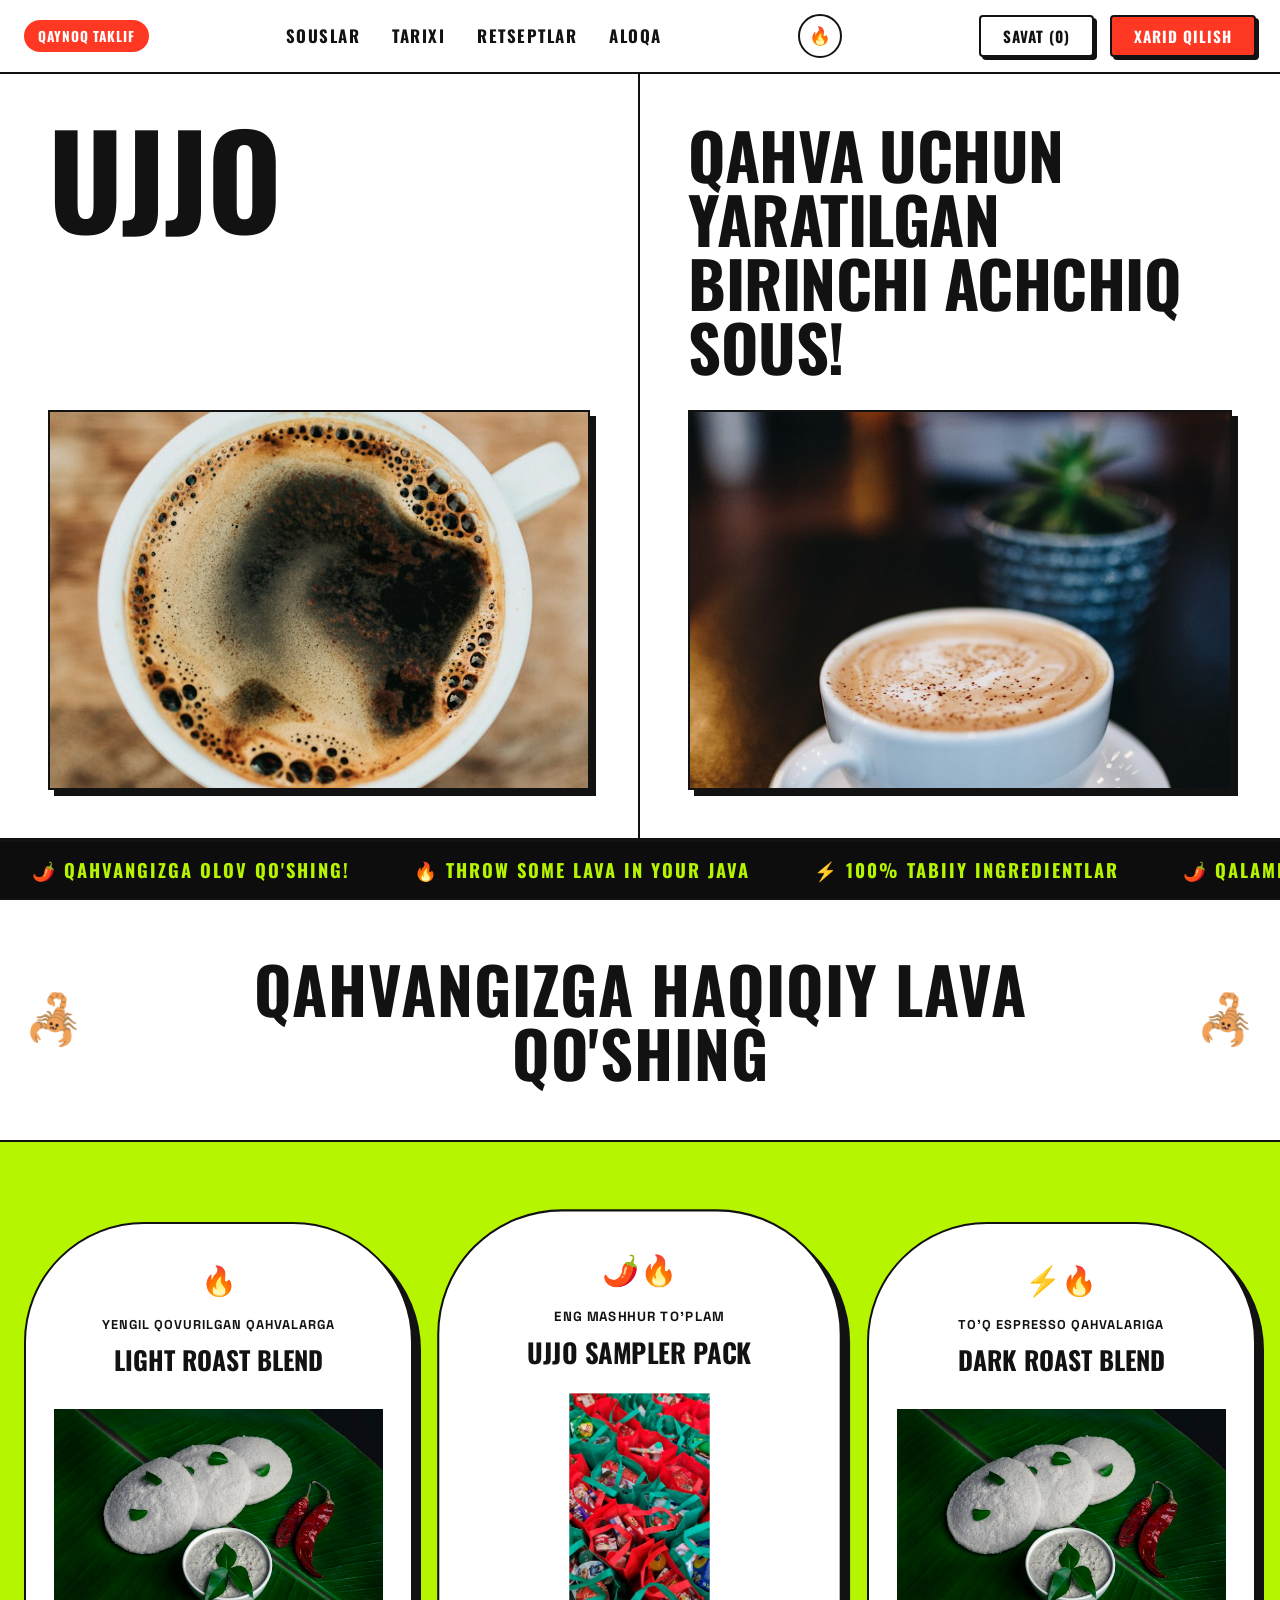
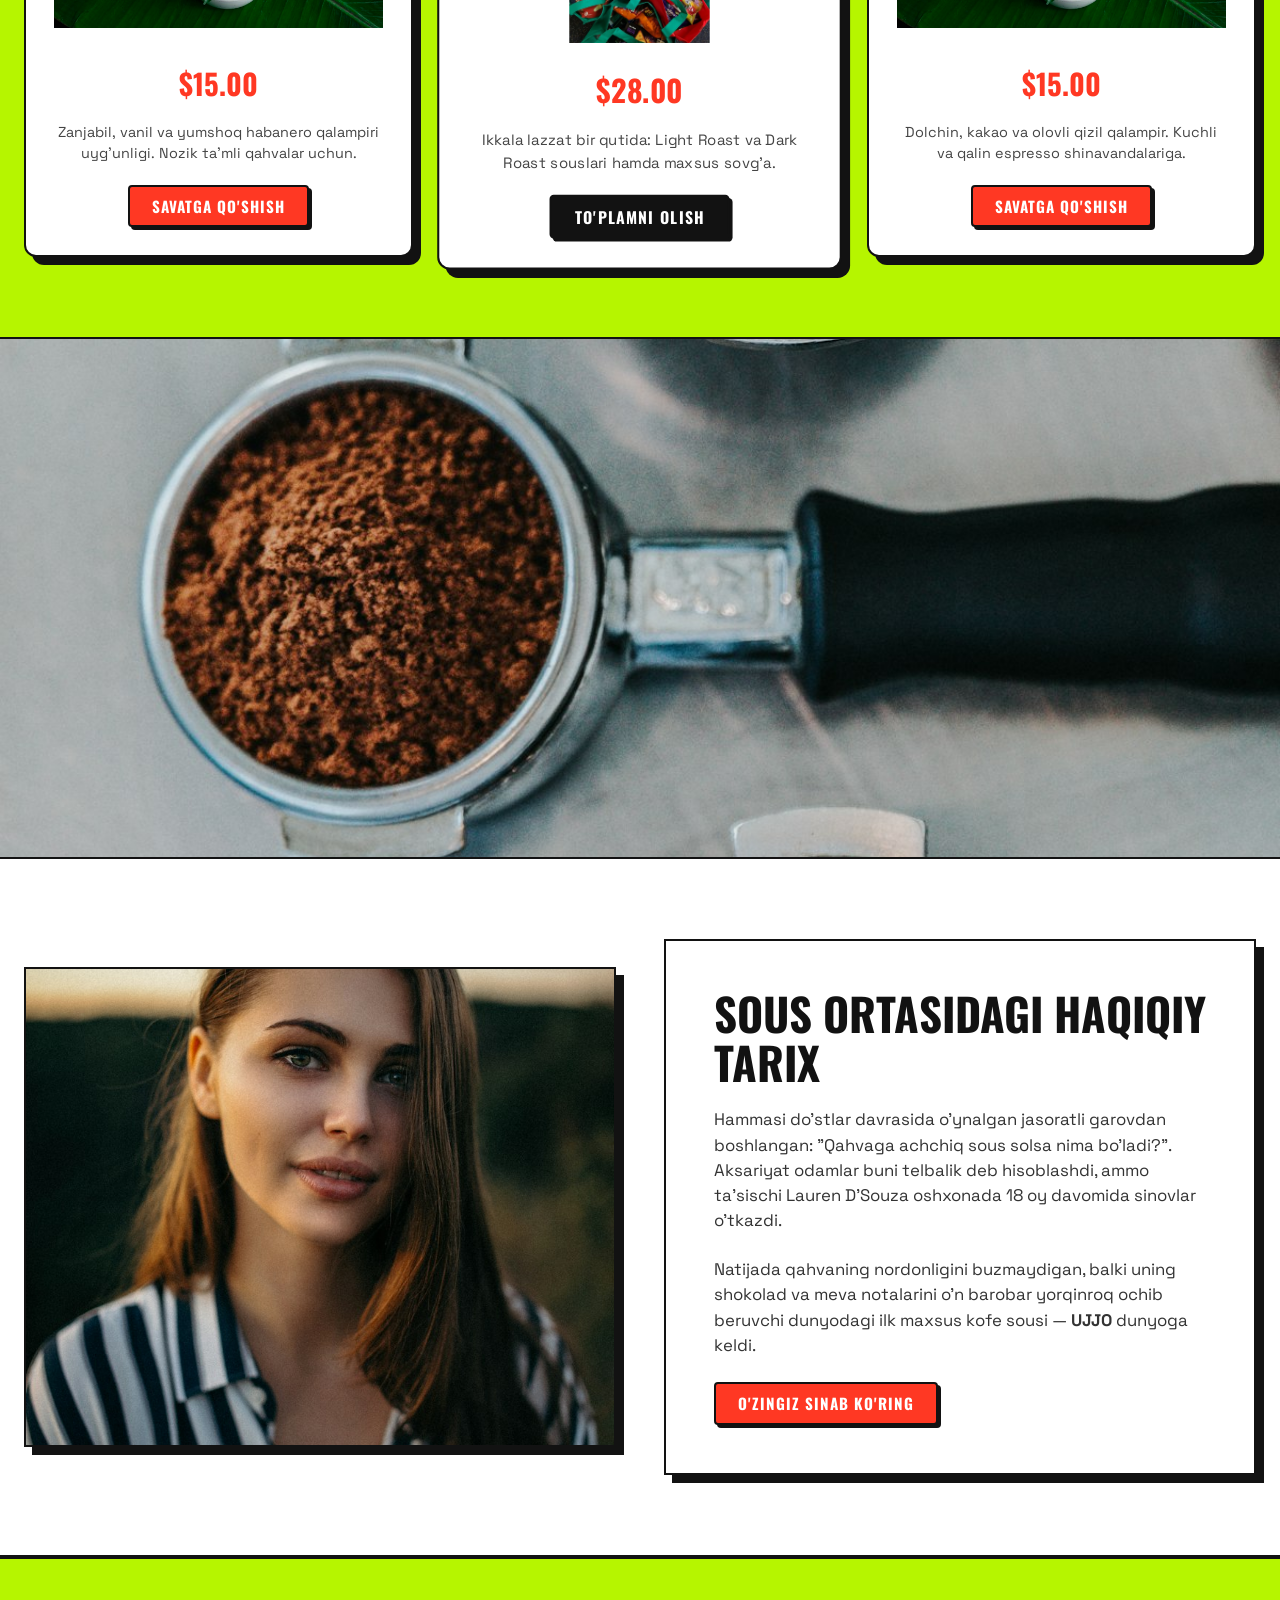
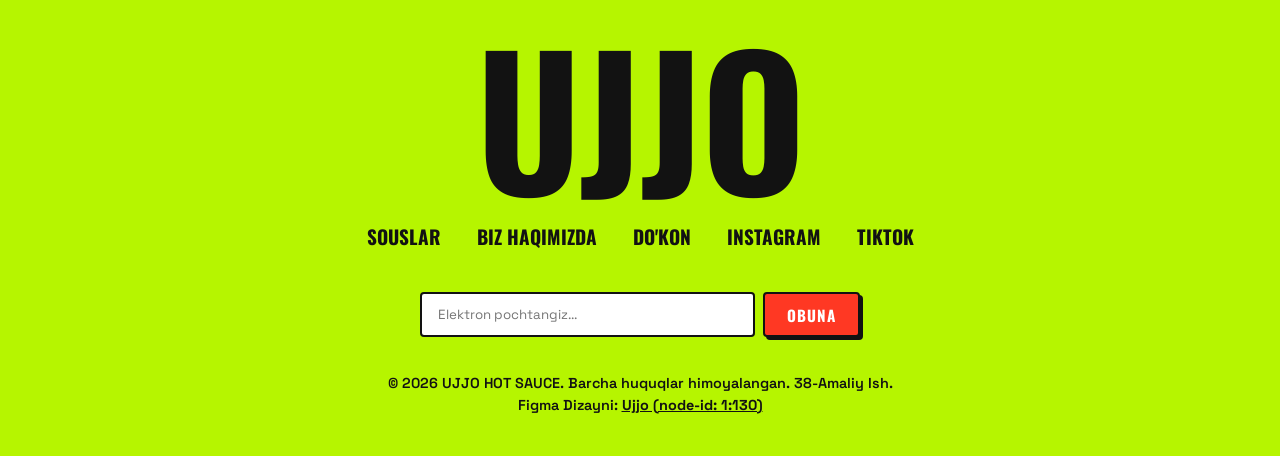
==== index.html @ 10491685 "feat: complete amaliy 38 Ujjo hot sauce platform from Figma design (node-id: 1:130)" ====
<!DOCTYPE html>
<html lang="uz">
<head>
  <meta charset="UTF-8">
  <meta name="viewport" content="width=device-width, initial-scale=1.0">
  <title>UJJO — Qahva Uchun Maxsus Yaratilgan Birinchi Achchiq Sous</title>
  <meta name="description" content="Eksklyuziv achchiq sous — qahvangizga haqiqiy lava qo'shing! Tabiiy xushbo'y qalampir va vanilli karamel uyg'unligi — UJJO (38-Amaliy Ish).">
  
  <link rel="preconnect" href="https://fonts.googleapis.com">
  <link rel="preconnect" href="https://fonts.gstatic.com" crossorigin>
  <link href="https://fonts.googleapis.com/css2?family=Oswald:wght@600;700;800;900&family=Space+Grotesk:wght@500;700&display=swap" rel="stylesheet">
  
  <link rel="stylesheet" href="css/styles.css">
  <link rel="icon" type="image/png" href="figma_preview.png">
</head>
<body>

  <!-- SAYT SARLAVHASI (HEADER) -->
  <header class="site-header">
    <div class="container header-inner">
      <div class="badge-pill">Qaynoq Taklif</div>

      <ul class="header-nav">
        <li><a href="#sauces">Souslar</a></li>
        <li><a href="#story">Tarixi</a></li>
        <li><a href="#recipes">Retseptlar</a></li>
        <li><a href="#footer">Aloqa</a></li>
      </ul>

      <div class="rotating-medal">🔥</div>

      <div style="display: flex; gap: 16px; align-items: center;">
        <button id="ujjoCartBtn" class="btn-shop" style="background: #ffffff; color: #121212;">Savat (0)</button>
        <a href="#sauces" class="btn-shop">Xarid qilish</a>
      </div>
    </div>
  </header>

  <main>
    <!-- HERO SECTION -->
    <section class="hero-section">
      <div class="hero-grid">
        <div class="hero-left">
          <div class="brand-giant-wordmark">UJJO</div>
          <div class="hero-img-box">
            <img src="assets/hero-bottle-table.jpg" alt="Ujjo qahva stolidagi sous shishasi">
          </div>
        </div>

        <div class="hero-right">
          <h1 class="hero-tagline">
            QAHVA UCHUN YARATILGAN BIRINCHI ACHCHIQ SOUS!
          </h1>
          <div class="hero-img-box">
            <img src="assets/hero-bottle-hand.jpg" alt="Ujjo shishasi qo'lda">
          </div>
        </div>
      </div>
    </section>

    <!-- HARAKATLANUVCHI MARQUEE LENTA -->
    <div class="ticker-wrap">
      <div class="ticker-move">
        <div class="ticker-item">🌶️ QAHVANGIZGA OLOV QO'SHING!</div>
        <div class="ticker-item">🔥 THROW SOME LAVA IN YOUR JAVA</div>
        <div class="ticker-item">⚡ 100% TABIIY INGREDIENTLAR</div>
        <div class="ticker-item">🌶️ QALAMPIR VA KARAMEL UYG'UNLIGI</div>
        <div class="ticker-item">🔥 QAHVANGIZGA OLOV QO'SHING!</div>
        <div class="ticker-item">⚡ THROW SOME LAVA IN YOUR JAVA</div>
      </div>
    </div>

    <!-- BANNER: THROW SOME LAVA -->
    <section class="lava-banner">
      <div class="scorpion-icon">🦂</div>
      <h2 class="lava-title">QAHVANGIZGA HAQIQIY LAVA QO'SHING</h2>
      <div class="scorpion-icon">🦂</div>
    </section>

    <!-- MAHSULOTLAR VITRINASI (LIME SECTION) -->
    <section id="sauces" class="products-section">
      <div class="container">
        <div class="products-grid">
          <!-- CARD 1 -->
          <div class="product-arch-card">
            <div class="card-top-icon">🔥</div>
            <span class="card-category">Yengil Qovurilgan Qahvalarga</span>
            <h3 class="card-title">LIGHT ROAST BLEND</h3>
            <div class="card-thumb">
              <img src="assets/product-light.jpg" alt="Light Roast Blend">
            </div>
            <div class="card-price">$15.00</div>
            <p style="font-size: 0.9rem; margin-bottom: 20px; color: #444;">
              Zanjabil, vanil va yumshoq habanero qalampiri uyg'unligi. Nozik ta'mli qahvalar uchun.
            </p>
            <button class="btn-shop buy-btn" data-product="Light Roast Blend" data-price="15.00">
              Savatga Qo'shish
            </button>
          </div>

          <!-- CARD 2 -->
          <div class="product-arch-card" style="transform: scale(1.04);">
            <div class="card-top-icon">🌶️🔥</div>
            <span class="card-category">Eng Mashhur To'plam</span>
            <h3 class="card-title">UJJO SAMPLER PACK</h3>
            <div class="card-thumb">
              <img src="assets/product-sampler.jpg" alt="Ujjo Sampler Pack">
            </div>
            <div class="card-price">$28.00</div>
            <p style="font-size: 0.9rem; margin-bottom: 20px; color: #444;">
              Ikkala lazzat bir qutida: Light Roast va Dark Roast souslari hamda maxsus sovg'a.
            </p>
            <button class="btn-shop buy-btn" data-product="Ujjo Sampler Pack" data-price="28.00" style="background: #121212; color: #ffffff;">
              To'plamni Olish
            </button>
          </div>

          <!-- CARD 3 -->
          <div class="product-arch-card">
            <div class="card-top-icon">⚡🔥</div>
            <span class="card-category">To'q Espresso Qahvalariga</span>
            <h3 class="card-title">DARK ROAST BLEND</h3>
            <div class="card-thumb">
              <img src="assets/product-dark.jpg" alt="Dark Roast Blend">
            </div>
            <div class="card-price">$15.00</div>
            <p style="font-size: 0.9rem; margin-bottom: 20px; color: #444;">
              Dolchin, kakao va olovli qizil qalampir. Kuchli va qalin espresso shinavandalariga.
            </p>
            <button class="btn-shop buy-btn" data-product="Dark Roast Blend" data-price="15.00">
              Savatga Qo'shish
            </button>
          </div>
        </div>
      </div>
    </section>

    <!-- HARAKATDAGI QUYILISH SHOTI (ACTION SHOT) -->
    <section class="action-shot-section">
      <img src="assets/pouring-coffee.jpg" alt="Ujjo sousini qaynoq qahvaga quyish jarayoni">
    </section>

    <!-- SOUS TARIXI (THE STORY BEHIND THE SAUCE) -->
    <section id="story" class="story-section">
      <div class="container story-grid">
        <div class="story-media">
          <img src="assets/founder.jpg" alt="Lauren D'Souza — Ujjo Ta'sischisi">
        </div>

        <div class="story-box-frame">
          <h2 class="story-title">SOUS ORTASIDAGI HAQIQIY TARIX</h2>
          <p class="story-desc">
            Hammasi do'stlar davrasida o'ynalgan jasoratli garovdan boshlangan: "Qahvaga achchiq sous solsa nima bo'ladi?". Aksariyat odamlar buni telbalik deb hisoblashdi, ammo ta'sischi Lauren D'Souza oshxonada 18 oy davomida sinovlar o'tkazdi.
          </p>
          <p class="story-desc">
            Natijada qahvaning nordonligini buzmaydigan, balki uning shokolad va meva notalarini o'n barobar yorqinroq ochib beruvchi dunyodagi ilk maxsus kofe sousi — <strong>UJJO</strong> dunyoga keldi.
          </p>
          <a href="#sauces" class="btn-shop" style="display: inline-block;">O'zingiz Sinab Ko'ring</a>
        </div>
      </div>
    </section>
  </main>

  <!-- GIGANT LIME FUTER (FOOTER) -->
  <footer id="footer" class="site-footer">
    <div class="container">
      <div class="giant-footer-logo">UJJO</div>

      <ul class="footer-nav">
        <li><a href="#sauces">Souslar</a></li>
        <li><a href="#story">Biz Haqimizda</a></li>
        <li><a href="#sauces">Do'kon</a></li>
        <li><a href="https://instagram.com" target="_blank" rel="noopener">Instagram</a></li>
        <li><a href="https://tiktok.com" target="_blank" rel="noopener">TikTok</a></li>
      </ul>

      <div style="max-width: 440px; margin: 0 auto 36px;">
        <form id="ujjoNewsletterForm" style="display: flex; gap: 8px;">
          <input type="email" placeholder="Elektron pochtangiz..." required style="flex-grow: 1; padding: 12px 16px; border: 2px solid #121212; border-radius: 4px; font-family: inherit;">
          <button type="submit" class="btn-shop">Obuna</button>
        </form>
      </div>

      <div class="footer-copy">
        © 2026 UJJO HOT SAUCE. Barcha huquqlar himoyalangan. 38-Amaliy Ish.<br>
        Figma Dizayni: <a href="https://www.figma.com/file/bfuerSMKMDh802FWCSWioB/Ujjo?node-id=1:130" target="_blank" rel="noopener" style="text-decoration: underline; font-weight: 700;">Ujjo (node-id: 1:130)</a>
      </div>
    </div>
  </footer>

  <script src="js/main.js"></script>
</body>
</html>
---- css/styles.css ----
/* ==========================================================================
   UJJO — 38-Amaliy Ish — Stylesheet
   The First Hot Sauce Made For Coffee — Bold Fiery Artisan Brand
   ========================================================================== */

:root {
  --color-bg: #ffffff;
  --color-surface: #ffffff;
  --color-text: #121212;
  --color-lime: #b6f500;
  --color-lime-dark: #9ad400;
  --color-fire: #ff3823;
  --color-fire-dark: #d62210;
  --color-border: #121212;
  --color-dark: #0d0d0d;
  
  --font-display: 'Oswald', 'Syne', sans-serif;
  --font-body: 'Space Grotesk', -apple-system, BlinkMacSystemFont, sans-serif;
  
  --transition: all 0.25s cubic-bezier(0.16, 1, 0.3, 1);
}

*, *::before, *::after {
  box-sizing: border-box;
  margin: 0;
  padding: 0;
}

body {
  background-color: var(--color-bg);
  color: var(--color-text);
  font-family: var(--font-body);
  line-height: 1.5;
  overflow-x: hidden;
}

a {
  color: inherit;
  text-decoration: none;
}

img {
  max-width: 100%;
  height: auto;
  display: block;
}

.container {
  width: 100%;
  max-width: 1280px;
  margin: 0 auto;
  padding: 0 24px;
}

/* ==========================================================================
   HEADER
   ========================================================================== */
.site-header {
  border-bottom: 2px solid var(--color-border);
  position: sticky;
  top: 0;
  z-index: 100;
  background: var(--color-bg);
}

.header-inner {
  display: flex;
  align-items: center;
  justify-content: space-between;
  height: 72px;
}

.badge-pill {
  background: var(--color-fire);
  color: #ffffff;
  font-family: var(--font-display);
  font-size: 0.85rem;
  font-weight: 700;
  padding: 6px 14px;
  border-radius: 30px;
  text-transform: uppercase;
  letter-spacing: 1px;
}

.header-nav {
  display: flex;
  gap: 32px;
  list-style: none;
}

.header-nav a {
  font-family: var(--font-display);
  font-size: 1.05rem;
  font-weight: 700;
  text-transform: uppercase;
  letter-spacing: 1.5px;
}

.header-nav a:hover {
  color: var(--color-fire);
}

.rotating-medal {
  width: 44px;
  height: 44px;
  border-radius: 50%;
  border: 2px solid var(--color-border);
  display: flex;
  align-items: center;
  justify-content: center;
  font-weight: 900;
  font-size: 1.1rem;
  animation: spinSlow 12s linear infinite;
}

@keyframes spinSlow {
  from { transform: rotate(0deg); }
  to { transform: rotate(360deg); }
}

.btn-shop {
  background: var(--color-fire);
  color: #ffffff;
  padding: 8px 22px;
  border-radius: 4px;
  font-family: var(--font-display);
  font-size: 0.95rem;
  font-weight: 700;
  text-transform: uppercase;
  letter-spacing: 1px;
  border: 2px solid var(--color-border);
  cursor: pointer;
  box-shadow: 3px 3px 0 var(--color-border);
  transition: var(--transition);
}

.btn-shop:hover {
  transform: translate(-2px, -2px);
  box-shadow: 5px 5px 0 var(--color-border);
}

/* ==========================================================================
   HERO SECTION
   ========================================================================== */
.hero-section {
  border-bottom: 2px solid var(--color-border);
}

.hero-grid {
  display: grid;
  grid-template-columns: 1fr 1fr;
  border-bottom: 2px solid var(--color-border);
}

.hero-left {
  padding: 48px;
  border-right: 2px solid var(--color-border);
  display: flex;
  flex-direction: column;
  justify-content: space-between;
}

.brand-giant-wordmark {
  font-family: var(--font-display);
  font-size: clamp(4.5rem, 10vw, 8rem);
  font-weight: 900;
  line-height: 0.85;
  text-transform: uppercase;
  letter-spacing: -2px;
  margin-bottom: 32px;
}

.hero-img-box {
  border: 2px solid var(--color-border);
  height: 380px;
  overflow: hidden;
  box-shadow: 6px 6px 0 var(--color-border);
}

.hero-img-box img {
  width: 100%;
  height: 100%;
  object-fit: cover;
}

.hero-right {
  padding: 48px;
  display: flex;
  flex-direction: column;
  justify-content: space-between;
}

.hero-tagline {
  font-family: var(--font-display);
  font-size: clamp(2.5rem, 5vw, 4.2rem);
  font-weight: 900;
  line-height: 1;
  text-transform: uppercase;
  letter-spacing: -0.5px;
  margin-bottom: 32px;
}

/* ==========================================================================
   MARQUEE TICKER
   ========================================================================== */
.ticker-wrap {
  width: 100%;
  overflow: hidden;
  background: var(--color-dark);
  color: var(--color-lime);
  padding: 14px 0;
  border-bottom: 2px solid var(--color-border);
}

.ticker-move {
  display: flex;
  width: max-content;
  animation: tickerScroll 20s linear infinite;
}

.ticker-item {
  font-family: var(--font-display);
  font-size: 1.15rem;
  font-weight: 800;
  text-transform: uppercase;
  letter-spacing: 2px;
  padding: 0 32px;
}

@keyframes tickerScroll {
  0% { transform: translateX(0); }
  100% { transform: translateX(-50%); }
}

/* ==========================================================================
   BANNER: THROW SOME LAVA IN YOUR JAVA
   ========================================================================== */
.lava-banner {
  padding: 56px 24px;
  text-align: center;
  border-bottom: 2px solid var(--color-border);
  display: flex;
  align-items: center;
  justify-content: center;
  gap: 36px;
}

.lava-title {
  font-family: var(--font-display);
  font-size: clamp(2.2rem, 5vw, 4.5rem);
  font-weight: 900;
  text-transform: uppercase;
  letter-spacing: 1px;
  line-height: 1;
}

.scorpion-icon {
  font-size: 3rem;
}

/* ==========================================================================
   PRODUCT SHOWCASE (LIME ARCHED SECTION)
   ========================================================================== */
.products-section {
  background-color: var(--color-lime);
  padding: 80px 0;
  border-bottom: 2px solid var(--color-border);
}

.products-grid {
  display: grid;
  grid-template-columns: repeat(3, 1fr);
  gap: 32px;
}

.product-arch-card {
  background: #ffffff;
  border: 2px solid var(--color-border);
  border-radius: 120px 120px 12px 12px;
  padding: 36px 28px 28px;
  display: flex;
  flex-direction: column;
  align-items: center;
  text-align: center;
  box-shadow: 8px 8px 0 var(--color-border);
  transition: var(--transition);
}

.product-arch-card:hover {
  transform: translateY(-8px);
  box-shadow: 12px 12px 0 var(--color-border);
}

.card-top-icon {
  font-size: 1.8rem;
  margin-bottom: 12px;
}

.card-category {
  font-family: var(--font-body);
  font-size: 0.8rem;
  font-weight: 700;
  text-transform: uppercase;
  letter-spacing: 1px;
  margin-bottom: 6px;
}

.card-title {
  font-family: var(--font-display);
  font-size: 1.6rem;
  font-weight: 900;
  text-transform: uppercase;
  margin-bottom: 20px;
}

.card-thumb {
  height: 240px;
  margin-bottom: 24px;
}

.card-thumb img {
  height: 100%;
  object-fit: contain;
}

.card-price {
  font-family: var(--font-display);
  font-size: 1.8rem;
  font-weight: 900;
  margin-bottom: 16px;
  color: var(--color-fire);
}

/* ==========================================================================
   POURING ACTION SHOT
   ========================================================================== */
.action-shot-section {
  height: 520px;
  overflow: hidden;
  border-bottom: 2px solid var(--color-border);
}

.action-shot-section img {
  width: 100%;
  height: 100%;
  object-fit: cover;
  object-position: center;
}

/* ==========================================================================
   THE STORY BEHIND THE SAUCE
   ========================================================================== */
.story-section {
  padding: 80px 0;
  border-bottom: 2px solid var(--color-border);
}

.story-grid {
  display: grid;
  grid-template-columns: 1fr 1fr;
  gap: 48px;
  align-items: center;
}

.story-media {
  border: 2px solid var(--color-border);
  box-shadow: 8px 8px 0 var(--color-border);
  height: 480px;
  overflow: hidden;
}

.story-media img {
  width: 100%;
  height: 100%;
  object-fit: cover;
}

.story-box-frame {
  border: 2px solid var(--color-border);
  padding: 48px;
  position: relative;
  background: #ffffff;
  box-shadow: 8px 8px 0 var(--color-border);
}

.story-title {
  font-family: var(--font-display);
  font-size: 2.8rem;
  font-weight: 900;
  text-transform: uppercase;
  margin-bottom: 20px;
  line-height: 1.1;
}

.story-desc {
  font-size: 1.05rem;
  color: #333333;
  margin-bottom: 24px;
}

/* ==========================================================================
   GIANT FLAME FOOTER
   ========================================================================== */
.site-footer {
  background: var(--color-lime);
  color: var(--color-border);
  padding: 80px 0 40px;
  border-top: 2px solid var(--color-border);
  text-align: center;
}

.giant-footer-logo {
  font-family: var(--font-display);
  font-size: clamp(5rem, 14vw, 12rem);
  font-weight: 900;
  line-height: 0.85;
  text-transform: uppercase;
  letter-spacing: -2px;
  margin-bottom: 32px;
}

.footer-nav {
  display: flex;
  justify-content: center;
  gap: 36px;
  list-style: none;
  margin-bottom: 40px;
}

.footer-nav a {
  font-family: var(--font-display);
  font-size: 1.2rem;
  font-weight: 800;
  text-transform: uppercase;
}

.footer-nav a:hover {
  color: var(--color-fire);
}

.footer-copy {
  font-size: 0.9rem;
  font-weight: 600;
}

/* Responsive */
@media (max-width: 1024px) {
  .hero-grid,
  .story-grid {
    grid-template-columns: 1fr;
  }
  .hero-left {
    border-right: none;
    border-bottom: 2px solid var(--color-border);
  }
  .products-grid {
    grid-template-columns: 1fr;
  }
}

@media (max-width: 768px) {
  .header-nav {
    display: none;
  }
  .lava-banner {
    flex-direction: column;
    gap: 16px;
  }
  .action-shot-section {
    height: 340px;
  }
  .footer-nav {
    flex-direction: column;
    gap: 16px;
  }
}
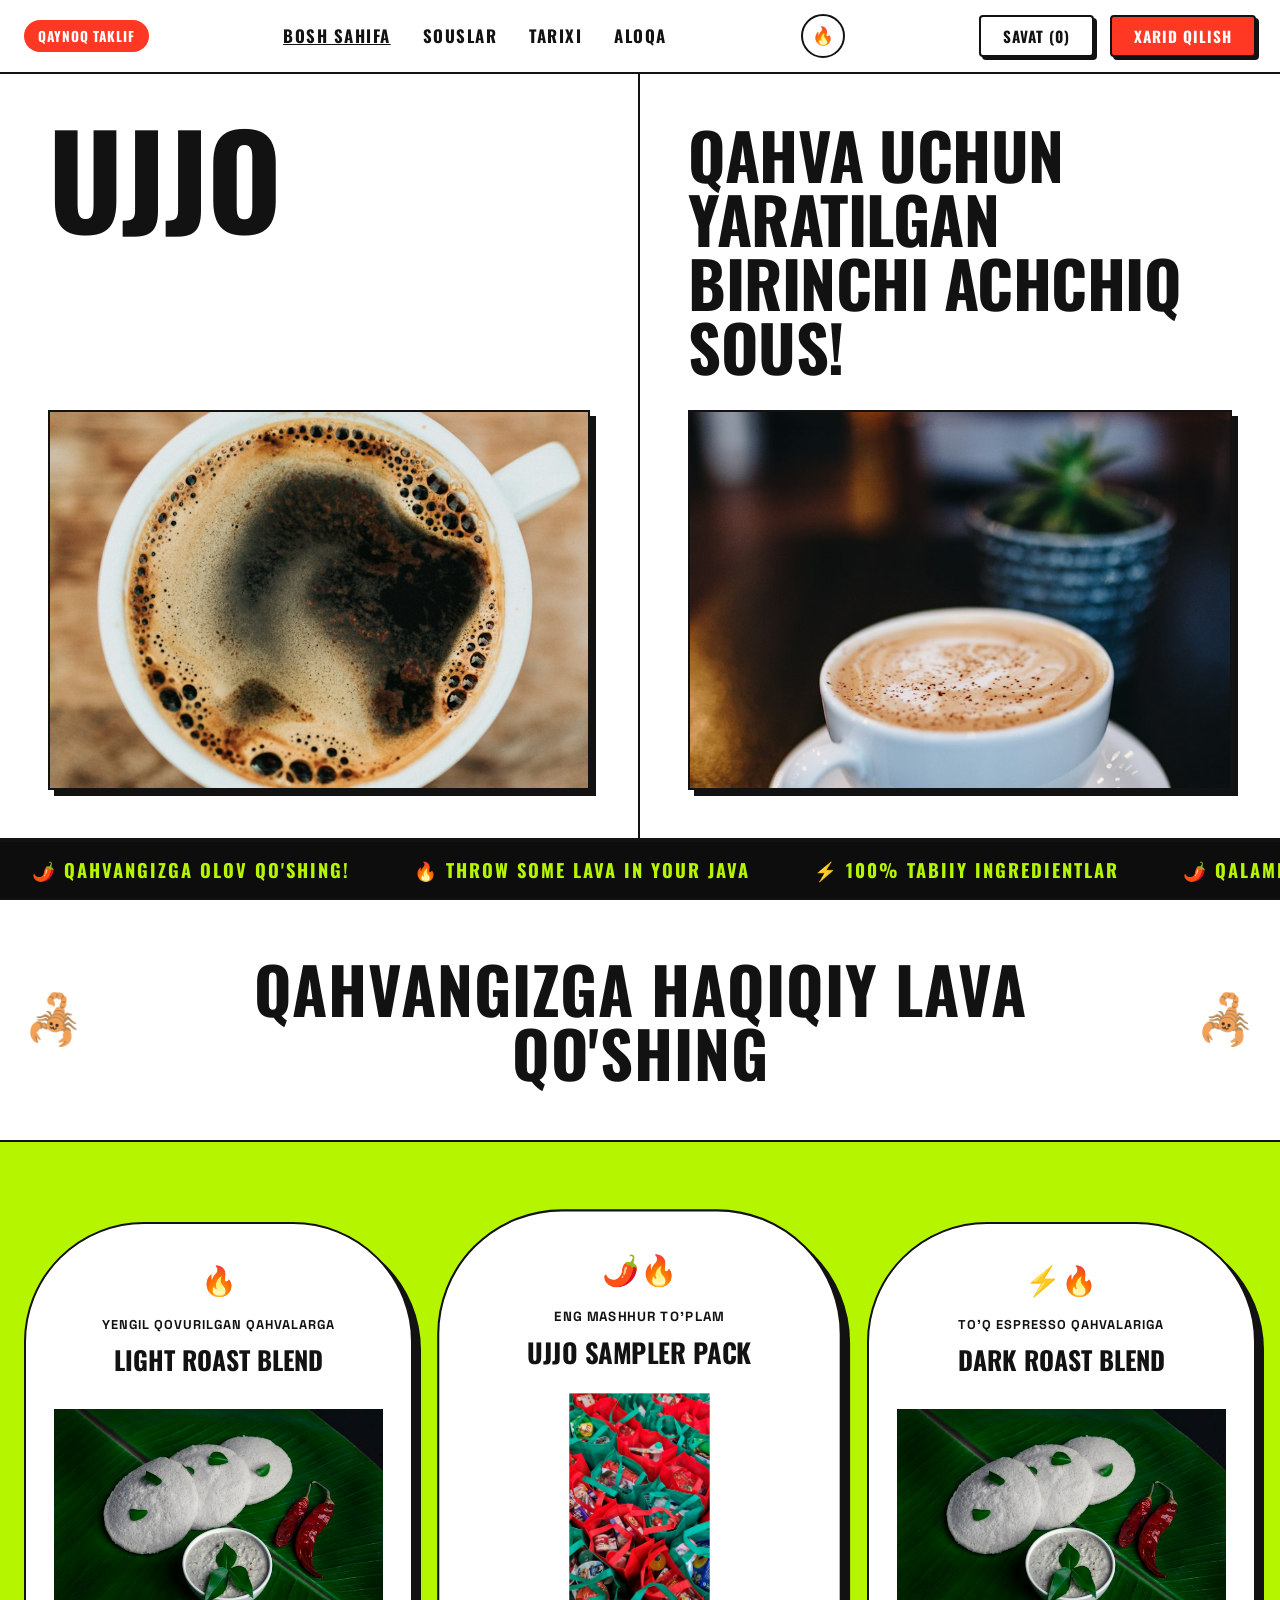
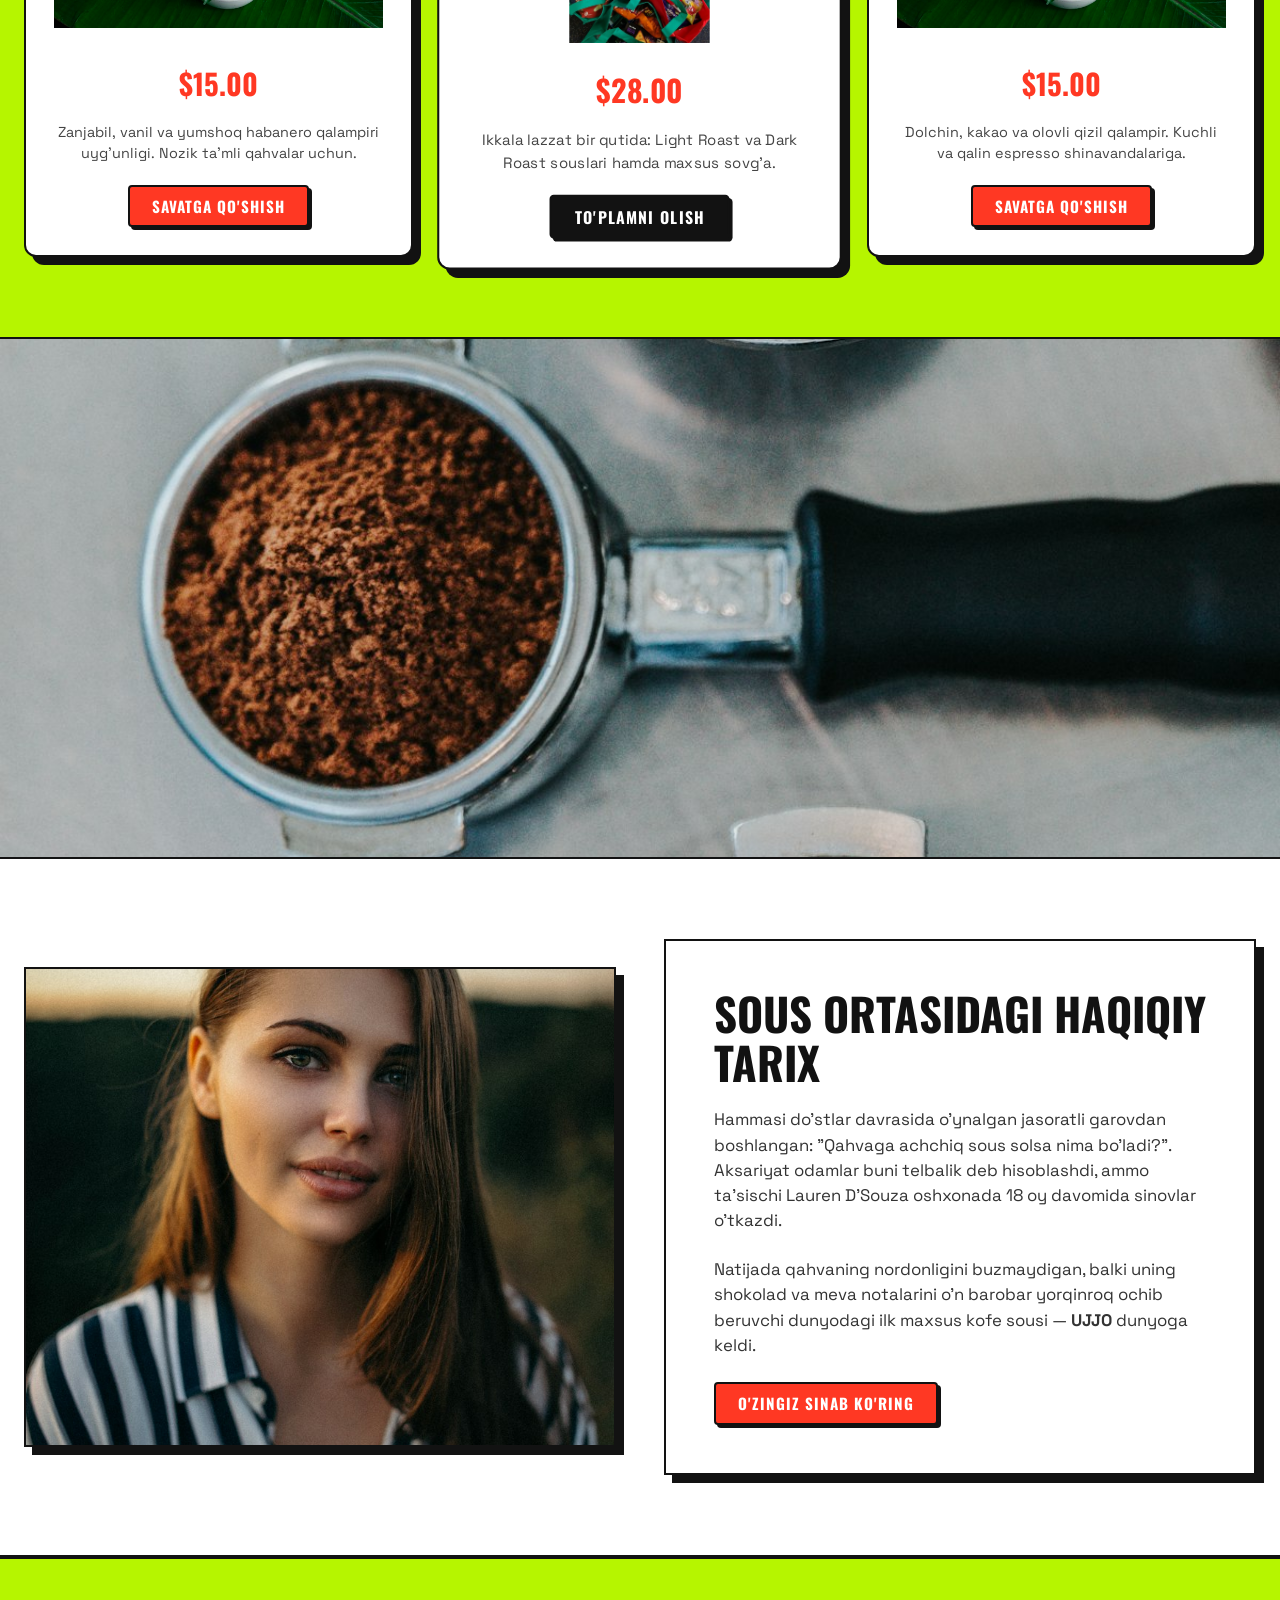
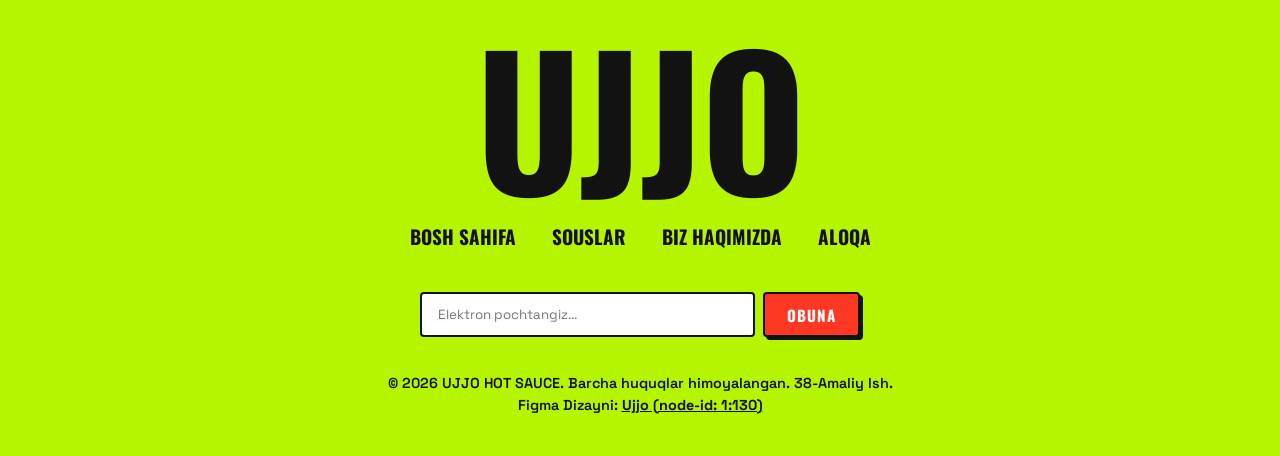
==== commit 1be636ce: "feat: complete multi-page architecture (shop, story, contact, 404) for amaliy 38" ====
--- a/index.html
+++ b/index.html
@@ -21,10 +21,10 @@
       <div class="badge-pill">Qaynoq Taklif</div>
 
       <ul class="header-nav">
-        <li><a href="#sauces">Souslar</a></li>
-        <li><a href="#story">Tarixi</a></li>
-        <li><a href="#recipes">Retseptlar</a></li>
-        <li><a href="#footer">Aloqa</a></li>
+        <li><a href="index.html" style="text-decoration: underline; font-weight: 700;">Bosh sahifa</a></li>
+        <li><a href="shop.html">Souslar</a></li>
+        <li><a href="story.html">Tarixi</a></li>
+        <li><a href="contact.html">Aloqa</a></li>
       </ul>
 
       <div class="rotating-medal">🔥</div>
@@ -167,11 +167,10 @@
       <div class="giant-footer-logo">UJJO</div>
 
       <ul class="footer-nav">
-        <li><a href="#sauces">Souslar</a></li>
-        <li><a href="#story">Biz Haqimizda</a></li>
-        <li><a href="#sauces">Do'kon</a></li>
-        <li><a href="https://instagram.com" target="_blank" rel="noopener">Instagram</a></li>
-        <li><a href="https://tiktok.com" target="_blank" rel="noopener">TikTok</a></li>
+        <li><a href="index.html">Bosh sahifa</a></li>
+        <li><a href="shop.html">Souslar</a></li>
+        <li><a href="story.html">Biz Haqimizda</a></li>
+        <li><a href="contact.html">Aloqa</a></li>
       </ul>
 
       <div style="max-width: 440px; margin: 0 auto 36px;">
@@ -191,3 +190,4 @@
   <script src="js/main.js"></script>
 </body>
 </html>
+
--- a/css/styles.css
+++ b/css/styles.css
@@ -474,3 +474,4 @@
     gap: 16px;
   }
 }
+
